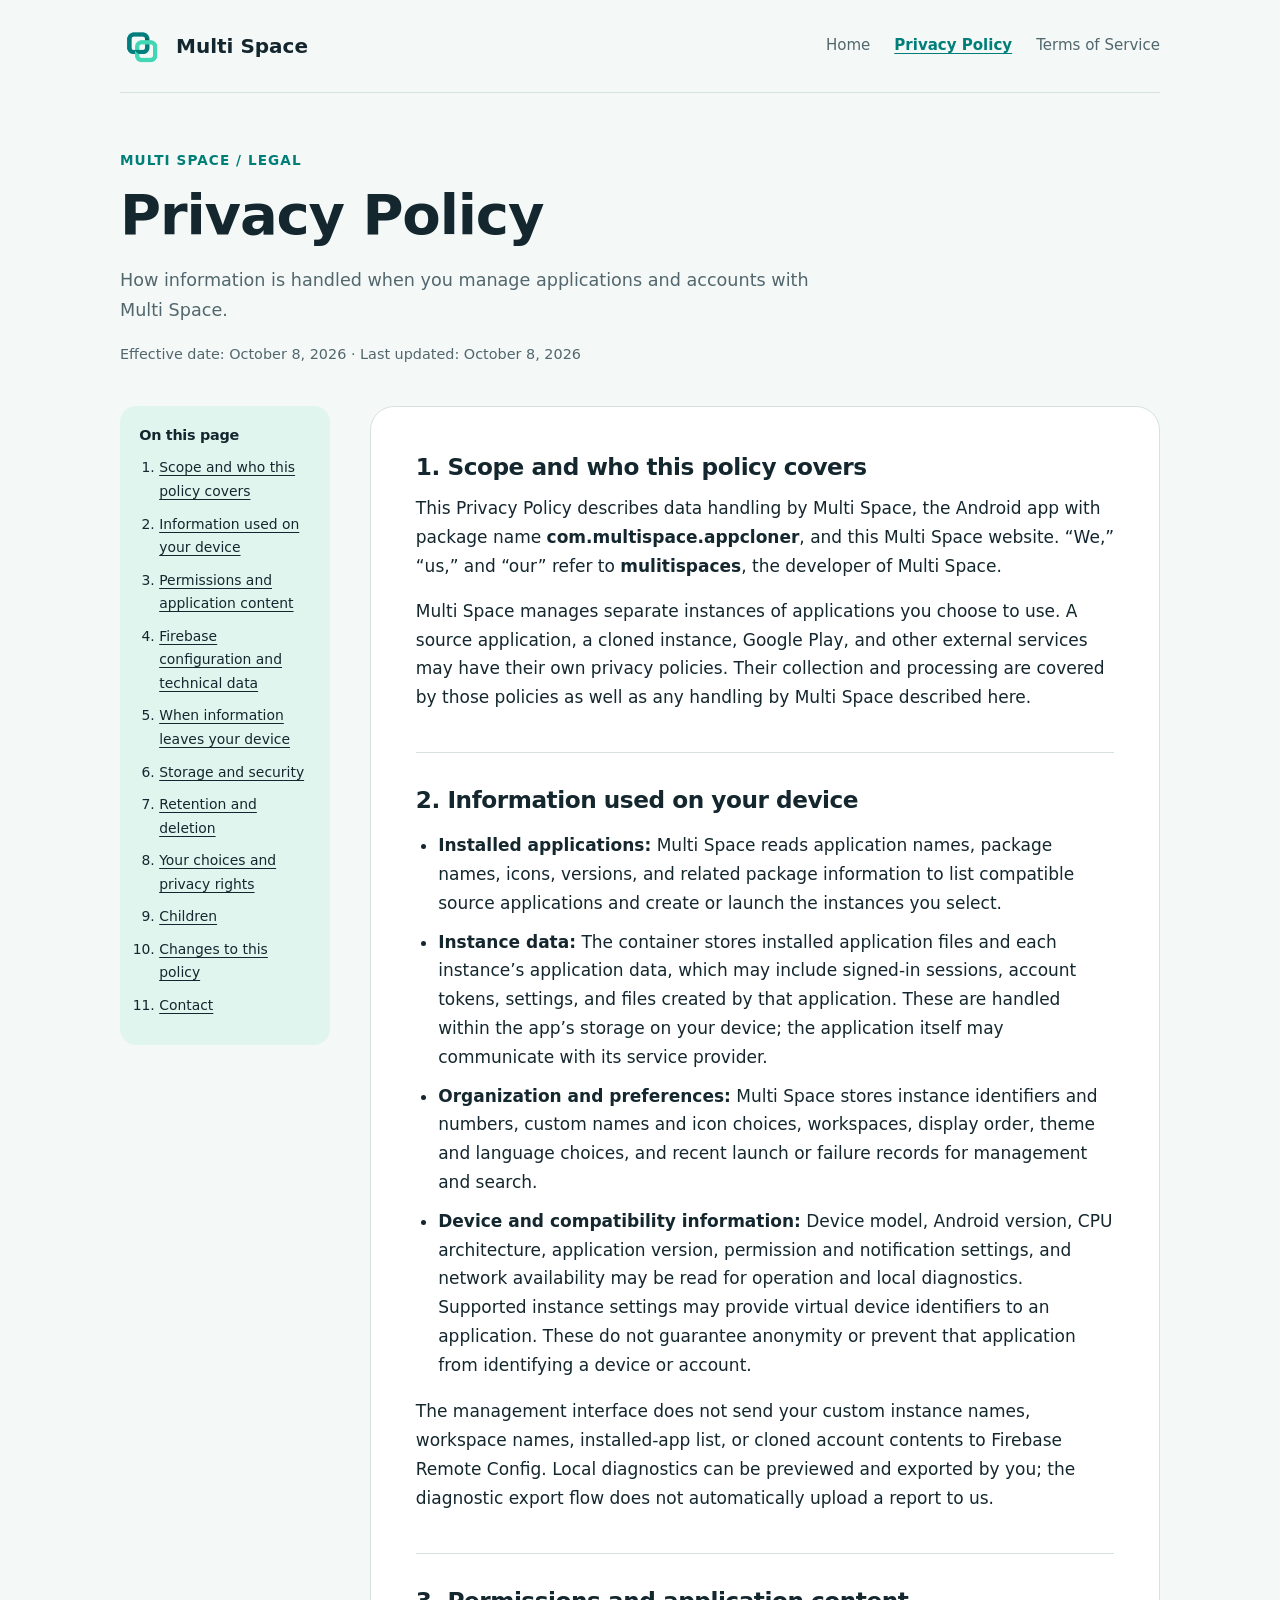
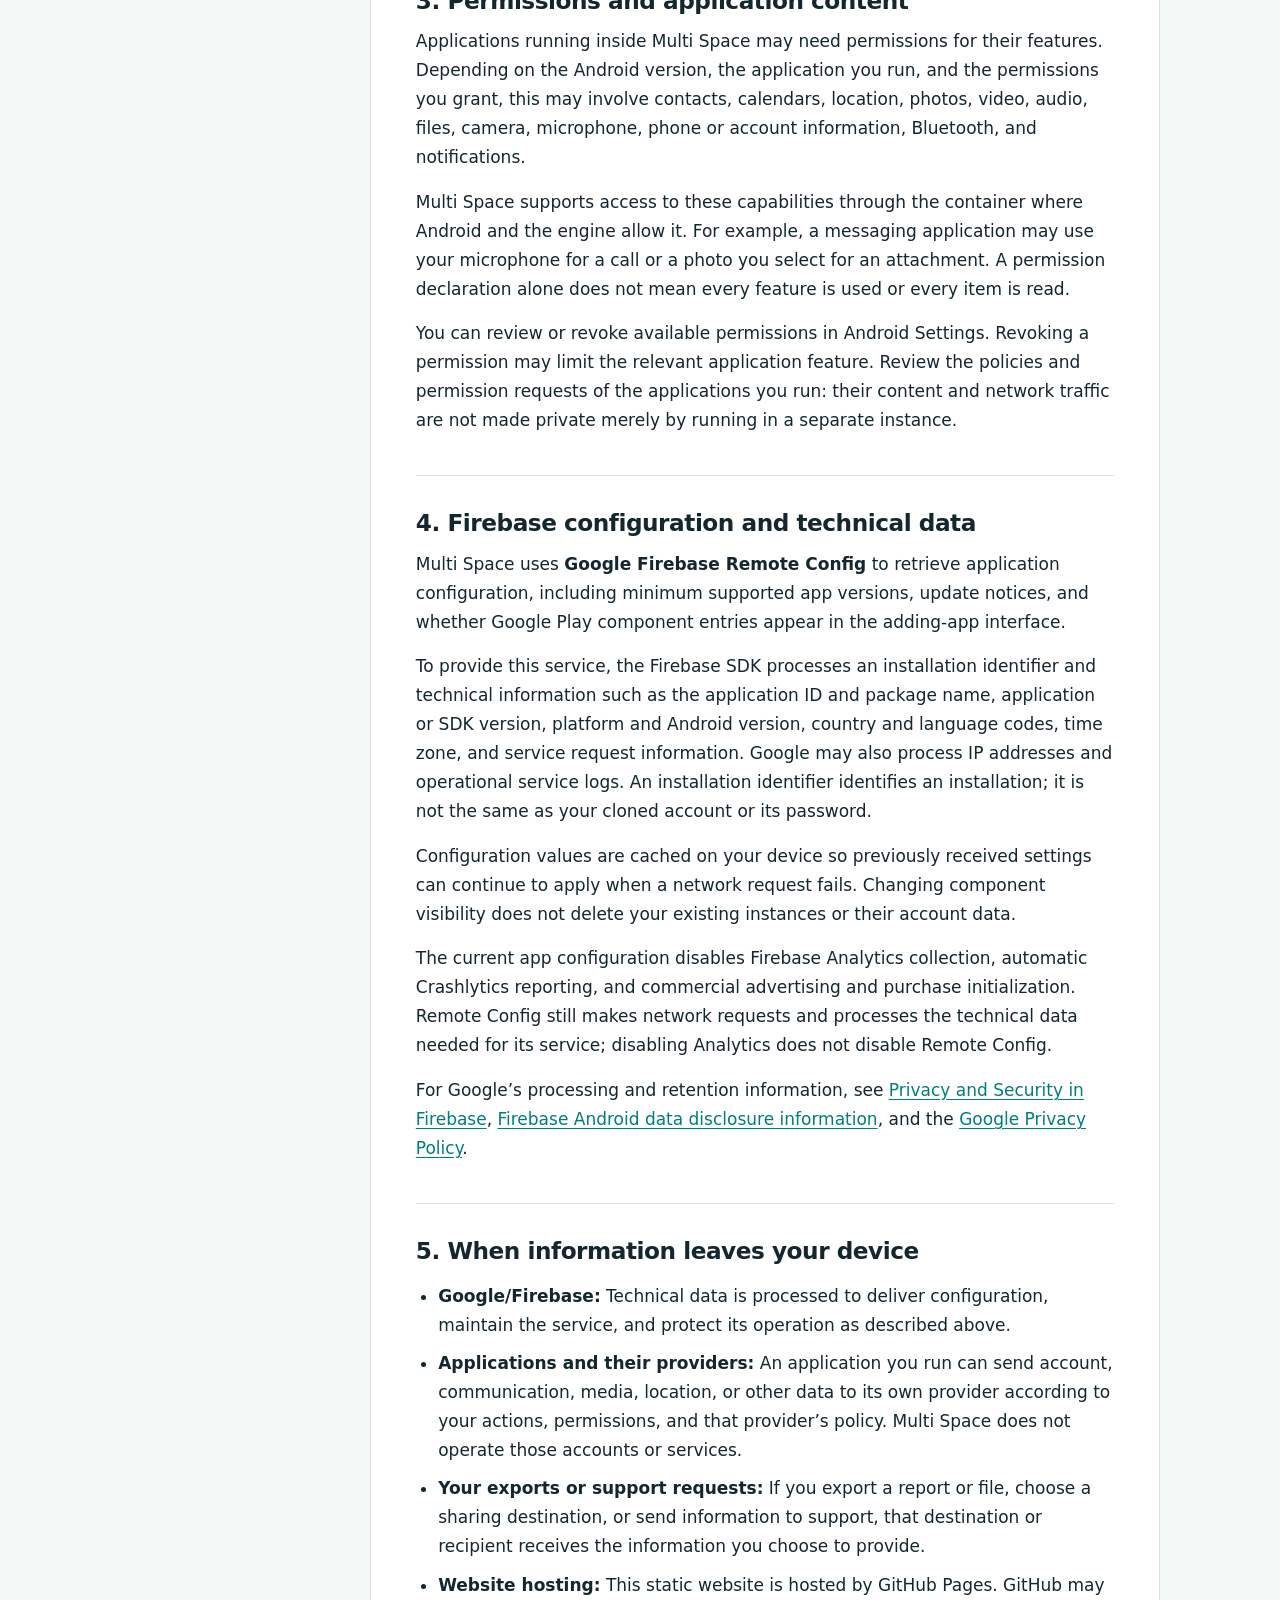
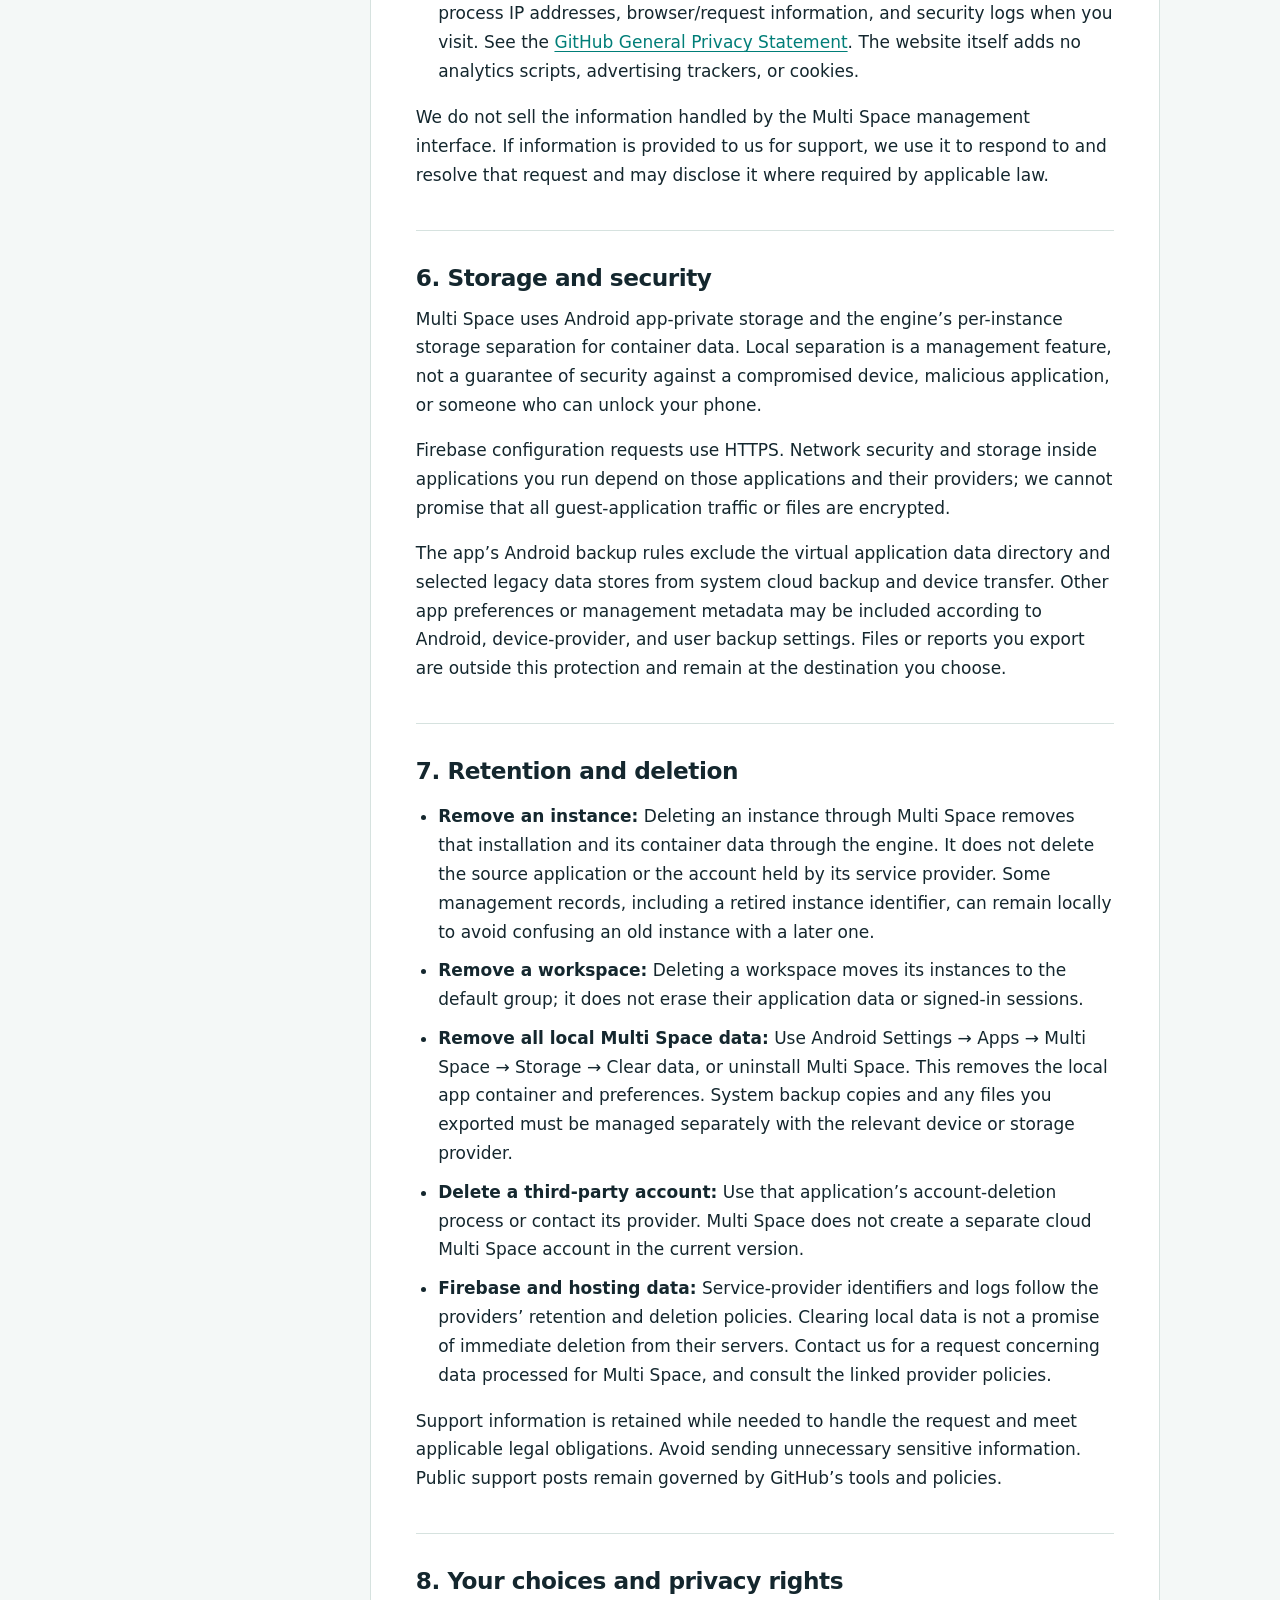
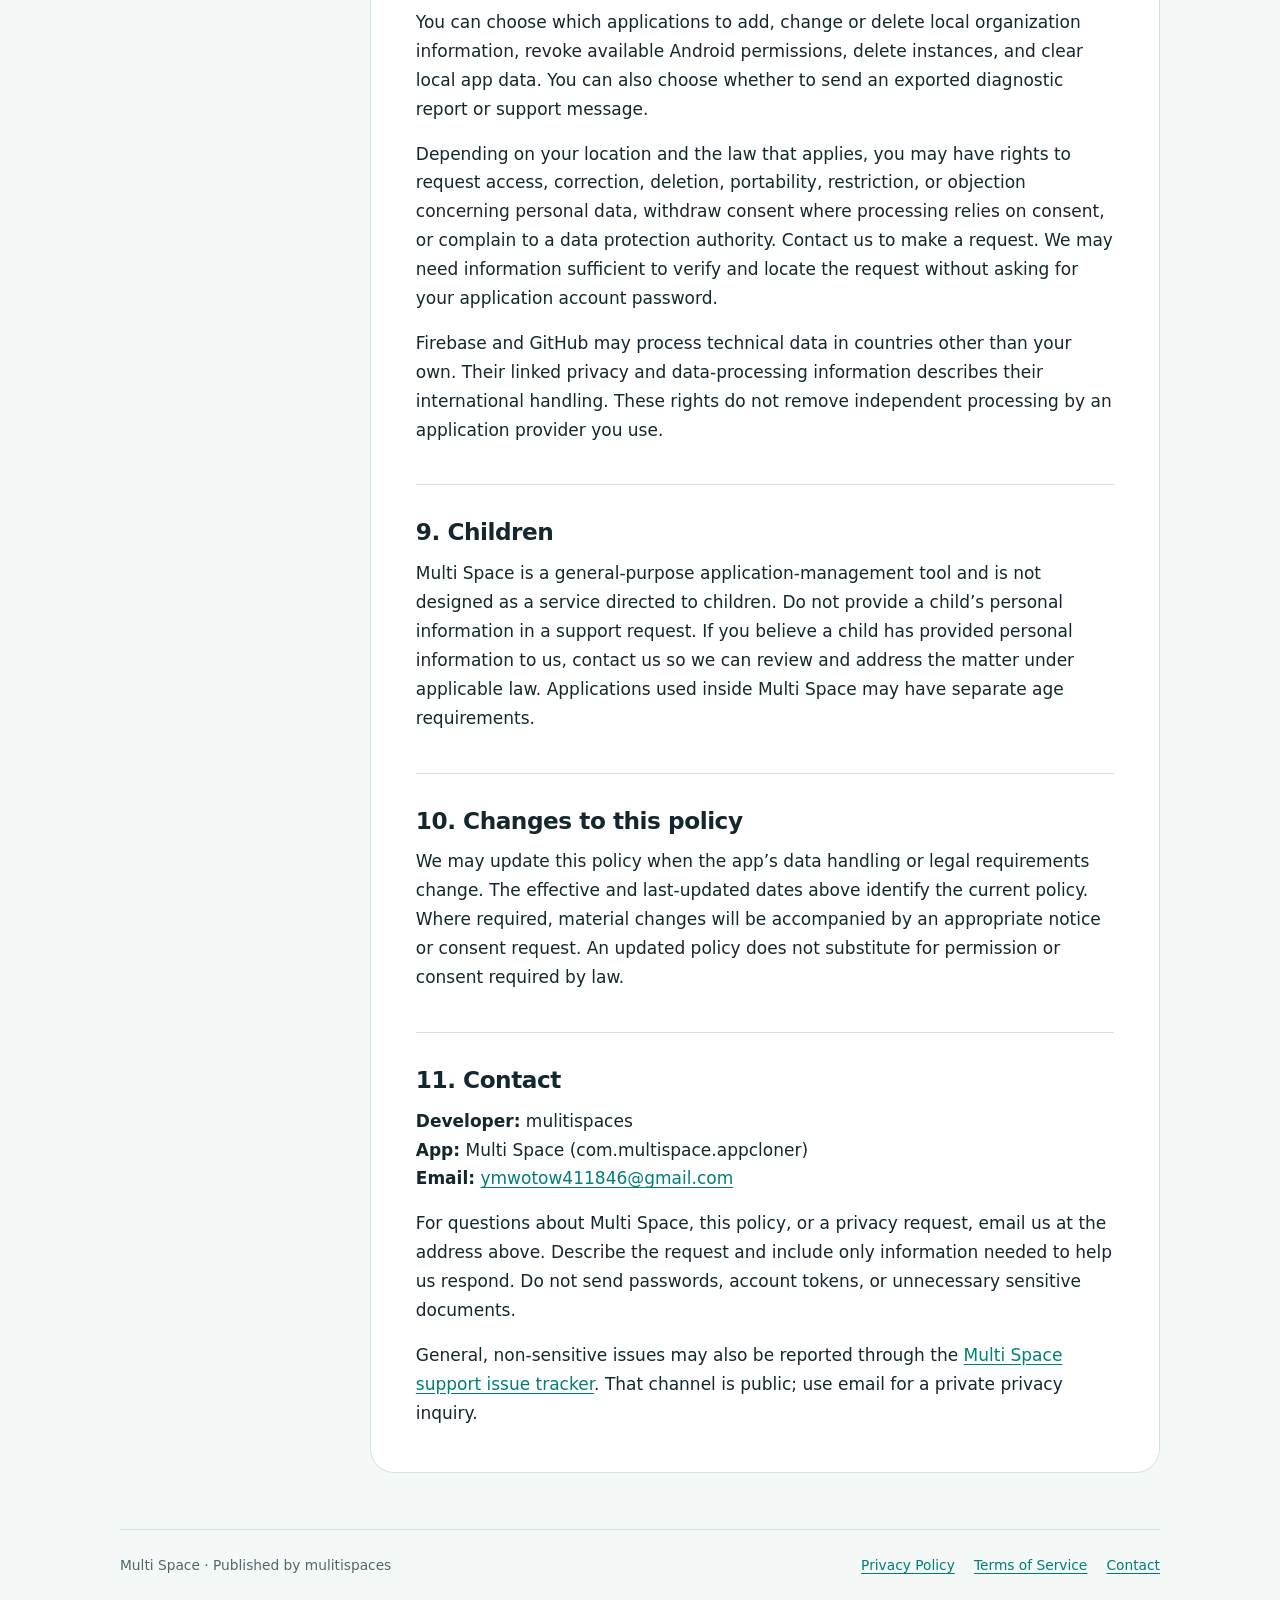
==== privacy-policy.html @ c22e312c "Add Multi Space privacy policy and terms website" ====
<!doctype html>
<html lang="en">
<head>
  <meta charset="utf-8">
  <meta name="viewport" content="width=device-width, initial-scale=1">
  <meta name="color-scheme" content="light dark">
  <meta name="description" content="How Multi Space handles local app instances, permissions, Firebase configuration, and privacy requests.">
  <title>Privacy Policy · Multi Space</title>
  <link rel="stylesheet" href="assets/site.css">
  <link rel="icon" type="image/png" href="assets/multispace-logo.png">
</head>
<body>
  <a class="skip-link" href="#main">Skip to content</a>
  <header class="site-header">
    <a class="brand" href="index.html"><img src="assets/multispace-logo.png" alt="" width="44" height="44"><span>Multi Space</span></a>
    <nav class="site-nav" aria-label="Main navigation"><a href="index.html">Home</a><a href="privacy-policy.html" aria-current="page">Privacy Policy</a><a href="terms.html">Terms of Service</a></nav>
  </header>
  <main id="main">
    <p class="eyebrow">Multi Space / Legal</p>
    <h1>Privacy Policy</h1>
    <p class="intro">How information is handled when you manage applications and accounts with Multi Space.</p>
    <p class="updated">Effective date: October 8, 2026 · Last updated: October 8, 2026</p>
    <div class="legal-layout">
      <nav class="contents" aria-label="On this page">
        <h2>On this page</h2>
        <ol>
        <li><a href="#scope">Scope and who this policy covers</a></li>
        <li><a href="#local-data">Information used on your device</a></li>
        <li><a href="#permissions">Permissions and application content</a></li>
        <li><a href="#remote-config">Firebase configuration and technical data</a></li>
        <li><a href="#sharing">When information leaves your device</a></li>
        <li><a href="#security">Storage and security</a></li>
        <li><a href="#retention">Retention and deletion</a></li>
        <li><a href="#choices">Your choices and privacy rights</a></li>
        <li><a href="#children">Children</a></li>
        <li><a href="#changes">Changes to this policy</a></li>
        <li><a href="#contact">Contact</a></li>
        </ol>
      </nav>
      <article class="legal-content" aria-label="Privacy Policy">
        <section id="scope">
          <h2>1. Scope and who this policy covers</h2>
          <p>This Privacy Policy describes data handling by Multi Space, the Android app with package name <strong>com.multispace.appcloner</strong>, and this Multi Space website. “We,” “us,” and “our” refer to <strong>mulitispaces</strong>, the developer of Multi Space.</p>
          <p>Multi Space manages separate instances of applications you choose to use. A source application, a cloned instance, Google Play, and other external services may have their own privacy policies. Their collection and processing are covered by those policies as well as any handling by Multi Space described here.</p>
        </section>
        <section id="local-data">
          <h2>2. Information used on your device</h2>
          <ul>
            <li><strong>Installed applications:</strong> Multi Space reads application names, package names, icons, versions, and related package information to list compatible source applications and create or launch the instances you select.</li>
            <li><strong>Instance data:</strong> The container stores installed application files and each instance’s application data, which may include signed-in sessions, account tokens, settings, and files created by that application. These are handled within the app’s storage on your device; the application itself may communicate with its service provider.</li>
            <li><strong>Organization and preferences:</strong> Multi Space stores instance identifiers and numbers, custom names and icon choices, workspaces, display order, theme and language choices, and recent launch or failure records for management and search.</li>
            <li><strong>Device and compatibility information:</strong> Device model, Android version, CPU architecture, application version, permission and notification settings, and network availability may be read for operation and local diagnostics. Supported instance settings may provide virtual device identifiers to an application. These do not guarantee anonymity or prevent that application from identifying a device or account.</li>
          </ul>
          <p>The management interface does not send your custom instance names, workspace names, installed-app list, or cloned account contents to Firebase Remote Config. Local diagnostics can be previewed and exported by you; the diagnostic export flow does not automatically upload a report to us.</p>
        </section>
        <section id="permissions">
          <h2>3. Permissions and application content</h2>
          <p>Applications running inside Multi Space may need permissions for their features. Depending on the Android version, the application you run, and the permissions you grant, this may involve contacts, calendars, location, photos, video, audio, files, camera, microphone, phone or account information, Bluetooth, and notifications.</p>
          <p>Multi Space supports access to these capabilities through the container where Android and the engine allow it. For example, a messaging application may use your microphone for a call or a photo you select for an attachment. A permission declaration alone does not mean every feature is used or every item is read.</p>
          <p>You can review or revoke available permissions in Android Settings. Revoking a permission may limit the relevant application feature. Review the policies and permission requests of the applications you run: their content and network traffic are not made private merely by running in a separate instance.</p>
        </section>
        <section id="remote-config">
          <h2>4. Firebase configuration and technical data</h2>
          <p>Multi Space uses <strong>Google Firebase Remote Config</strong> to retrieve application configuration, including minimum supported app versions, update notices, and whether Google Play component entries appear in the adding-app interface.</p>
          <p>To provide this service, the Firebase SDK processes an installation identifier and technical information such as the application ID and package name, application or SDK version, platform and Android version, country and language codes, time zone, and service request information. Google may also process IP addresses and operational service logs. An installation identifier identifies an installation; it is not the same as your cloned account or its password.</p>
          <p>Configuration values are cached on your device so previously received settings can continue to apply when a network request fails. Changing component visibility does not delete your existing instances or their account data.</p>
          <p>The current app configuration disables Firebase Analytics collection, automatic Crashlytics reporting, and commercial advertising and purchase initialization. Remote Config still makes network requests and processes the technical data needed for its service; disabling Analytics does not disable Remote Config.</p>
          <p>For Google’s processing and retention information, see <a href="https://firebase.google.com/support/privacy">Privacy and Security in Firebase</a>, <a href="https://firebase.google.com/docs/android/play-data-disclosure">Firebase Android data disclosure information</a>, and the <a href="https://policies.google.com/privacy">Google Privacy Policy</a>.</p>
        </section>
        <section id="sharing">
          <h2>5. When information leaves your device</h2>
          <ul>
            <li><strong>Google/Firebase:</strong> Technical data is processed to deliver configuration, maintain the service, and protect its operation as described above.</li>
            <li><strong>Applications and their providers:</strong> An application you run can send account, communication, media, location, or other data to its own provider according to your actions, permissions, and that provider’s policy. Multi Space does not operate those accounts or services.</li>
            <li><strong>Your exports or support requests:</strong> If you export a report or file, choose a sharing destination, or send information to support, that destination or recipient receives the information you choose to provide.</li>
            <li><strong>Website hosting:</strong> This static website is hosted by GitHub Pages. GitHub may process IP addresses, browser/request information, and security logs when you visit. See the <a href="https://docs.github.com/en/site-policy/privacy-policies/github-general-privacy-statement">GitHub General Privacy Statement</a>. The website itself adds no analytics scripts, advertising trackers, or cookies.</li>
          </ul>
          <p>We do not sell the information handled by the Multi Space management interface. If information is provided to us for support, we use it to respond to and resolve that request and may disclose it where required by applicable law.</p>
        </section>
        <section id="security">
          <h2>6. Storage and security</h2>
          <p>Multi Space uses Android app-private storage and the engine’s per-instance storage separation for container data. Local separation is a management feature, not a guarantee of security against a compromised device, malicious application, or someone who can unlock your phone.</p>
          <p>Firebase configuration requests use HTTPS. Network security and storage inside applications you run depend on those applications and their providers; we cannot promise that all guest-application traffic or files are encrypted.</p>
          <p>The app’s Android backup rules exclude the virtual application data directory and selected legacy data stores from system cloud backup and device transfer. Other app preferences or management metadata may be included according to Android, device-provider, and user backup settings. Files or reports you export are outside this protection and remain at the destination you choose.</p>
        </section>
        <section id="retention">
          <h2>7. Retention and deletion</h2>
          <ul>
            <li><strong>Remove an instance:</strong> Deleting an instance through Multi Space removes that installation and its container data through the engine. It does not delete the source application or the account held by its service provider. Some management records, including a retired instance identifier, can remain locally to avoid confusing an old instance with a later one.</li>
            <li><strong>Remove a workspace:</strong> Deleting a workspace moves its instances to the default group; it does not erase their application data or signed-in sessions.</li>
            <li><strong>Remove all local Multi Space data:</strong> Use Android Settings → Apps → Multi Space → Storage → Clear data, or uninstall Multi Space. This removes the local app container and preferences. System backup copies and any files you exported must be managed separately with the relevant device or storage provider.</li>
            <li><strong>Delete a third-party account:</strong> Use that application’s account-deletion process or contact its provider. Multi Space does not create a separate cloud Multi Space account in the current version.</li>
            <li><strong>Firebase and hosting data:</strong> Service-provider identifiers and logs follow the providers’ retention and deletion policies. Clearing local data is not a promise of immediate deletion from their servers. Contact us for a request concerning data processed for Multi Space, and consult the linked provider policies.</li>
          </ul>
          <p>Support information is retained while needed to handle the request and meet applicable legal obligations. Avoid sending unnecessary sensitive information. Public support posts remain governed by GitHub’s tools and policies.</p>
        </section>
        <section id="choices">
          <h2>8. Your choices and privacy rights</h2>
          <p>You can choose which applications to add, change or delete local organization information, revoke available Android permissions, delete instances, and clear local app data. You can also choose whether to send an exported diagnostic report or support message.</p>
          <p>Depending on your location and the law that applies, you may have rights to request access, correction, deletion, portability, restriction, or objection concerning personal data, withdraw consent where processing relies on consent, or complain to a data protection authority. Contact us to make a request. We may need information sufficient to verify and locate the request without asking for your application account password.</p>
          <p>Firebase and GitHub may process technical data in countries other than your own. Their linked privacy and data-processing information describes their international handling. These rights do not remove independent processing by an application provider you use.</p>
        </section>
        <section id="children">
          <h2>9. Children</h2>
          <p>Multi Space is a general-purpose application-management tool and is not designed as a service directed to children. Do not provide a child’s personal information in a support request. If you believe a child has provided personal information to us, contact us so we can review and address the matter under applicable law. Applications used inside Multi Space may have separate age requirements.</p>
        </section>
        <section id="changes">
          <h2>10. Changes to this policy</h2>
          <p>We may update this policy when the app’s data handling or legal requirements change. The effective and last-updated dates above identify the current policy. Where required, material changes will be accompanied by an appropriate notice or consent request. An updated policy does not substitute for permission or consent required by law.</p>
        </section>
        <section id="contact">
          <h2>11. Contact</h2>
          <p><strong>Developer:</strong> mulitispaces<br><strong>App:</strong> Multi Space (com.multispace.appcloner)<br><strong>Email:</strong> <a href="mailto:ymwotow411846@gmail.com">ymwotow411846@gmail.com</a></p>
          <p>For questions about Multi Space, this policy, or a privacy request, email us at the address above. Describe the request and include only information needed to help us respond. Do not send passwords, account tokens, or unnecessary sensitive documents.</p>
          <p>General, non-sensitive issues may also be reported through the <a href="https://github.com/mulitispaces/mulitispaces.github.io/issues">Multi Space support issue tracker</a>. That channel is public; use email for a private privacy inquiry.</p>
        </section>
      </article>
    </div>
  </main>
  <footer class="site-footer">
    <span>Multi Space · Published by mulitispaces</span>
    <nav aria-label="Footer navigation"><a href="privacy-policy.html">Privacy Policy</a><a href="terms.html">Terms of Service</a><a href="privacy-policy.html#contact">Contact</a></nav>
  </footer>
</body>
</html>
---- assets/site.css ----
:root {
  color-scheme: light dark;
  --background: #f4f8f7;
  --surface: #fff;
  --text: #14272e;
  --muted: #52676d;
  --border: #d6e2df;
  --accent: #007e78;
  --soft: #e1f5ef;
}
@media (prefers-color-scheme: dark) {
  :root {
    --background: #0d191e;
    --surface: #192a31;
    --text: #eef8f5;
    --muted: #b4c8cb;
    --border: #3b535b;
    --accent: #69e8cb;
    --soft: #203f40;
  }
}
* { box-sizing: border-box; }
html { scroll-padding-top: 1.5rem; }
body { margin: 0; background: var(--background); color: var(--text); font: 17px/1.7 system-ui, -apple-system, BlinkMacSystemFont, "Segoe UI", sans-serif; }
a { color: var(--accent); text-underline-offset: .2em; overflow-wrap: anywhere; }
a:hover { text-decoration-thickness: 2px; }
a:focus-visible { outline: 3px solid var(--accent); outline-offset: 5px; border-radius: 3px; }
.skip-link { position: absolute; top: -6rem; left: 1rem; padding: .6rem 1rem; z-index: 10; background: var(--surface); }
.skip-link:focus { top: .8rem; }
.site-header, .site-footer, main { width: min(100% - 3rem, 1040px); margin-inline: auto; }
.site-header { display: flex; align-items: center; justify-content: space-between; gap: 1.5rem; padding-block: 1.5rem; border-bottom: 1px solid var(--border); }
.brand { display: inline-flex; align-items: center; gap: .75rem; color: var(--text); text-decoration: none; font-size: 1.25rem; font-weight: 750; white-space: nowrap; }
.brand img { width: 44px; height: 44px; object-fit: contain; }
.site-nav { display: flex; flex-wrap: wrap; gap: .5rem 1.5rem; }
.site-nav a { color: var(--muted); text-decoration: none; font-size: .94rem; }
.site-nav a[aria-current="page"] { color: var(--accent); text-decoration: underline; font-weight: 650; }
main { padding-block: 3.5rem; }
.eyebrow { color: var(--accent); margin: 0 0 .5rem; font-size: .85rem; font-weight: 750; letter-spacing: .08em; text-transform: uppercase; }
h1, h2, h3 { line-height: 1.25; letter-spacing: -.02em; overflow-wrap: anywhere; }
h1 { font-size: clamp(2.25rem, 6vw, 3.5rem); margin: 0 0 1rem; }
h2 { font-size: 1.45rem; margin: 0 0 .8rem; }
h3 { font-size: 1.05rem; }
p { margin: 0 0 1rem; }
.intro { max-width: 720px; font-size: 1.1rem; color: var(--muted); }
.updated { color: var(--muted); font-size: .9rem; }
.legal-layout { display: grid; grid-template-columns: 210px minmax(0, 1fr); gap: 2.5rem; margin-top: 2.5rem; }
.contents { align-self: start; position: sticky; top: 1.5rem; max-height: calc(100dvh - 3rem); overflow: auto; padding: 1.2rem; background: var(--soft); border-radius: 16px; font-size: .87rem; }
.contents h2 { font-size: .9rem; margin-bottom: .8rem; }
.contents ol { margin: 0; padding-left: 1.25rem; }
.contents li { margin-block: .55rem; }
.contents a { color: var(--text); }
.legal-content { background: var(--surface); border: 1px solid var(--border); border-radius: 24px; padding: clamp(1.5rem, 4vw, 2.8rem); min-width: 0; }
.legal-content section + section { margin-top: 2.5rem; padding-top: 2rem; border-top: 1px solid var(--border); }
.legal-content ul { padding-left: 1.4rem; }
.legal-content li { margin-block: .6rem; }
.notice { background: var(--soft); border-left: 3px solid var(--accent); padding: 1rem 1.2rem; border-radius: 0 12px 12px 0; }
.notice p:last-child, section p:last-child { margin-bottom: 0; }
.link-grid { display: grid; grid-template-columns: repeat(2, minmax(0, 1fr)); gap: 1.25rem; margin-top: 2.5rem; }
.link-card { display: block; border: 1px solid var(--border); border-radius: 24px; padding: 2rem; background: var(--surface); text-decoration: none; color: var(--text); }
.link-card p { color: var(--muted); margin-bottom: 1.3rem; }
.link-card span { color: var(--accent); font-weight: 650; }
.site-footer { border-top: 1px solid var(--border); padding-block: 1.5rem 2.5rem; color: var(--muted); font-size: .86rem; display: flex; flex-wrap: wrap; justify-content: space-between; gap: 1rem; }
.site-footer nav { display: flex; flex-wrap: wrap; gap: 1.2rem; }
@media (max-width: 760px) {
  .site-header, .site-footer, main { width: min(100% - 2rem, 1040px); }
  .site-header { align-items: flex-start; flex-direction: column; gap: 1rem; }
  main { padding-block: 2.25rem; }
  .legal-layout { grid-template-columns: 1fr; gap: 1.5rem; }
  .contents { position: static; max-height: none; overflow: visible; }
  .contents ol { columns: 2; column-gap: 1.5rem; }
  .contents li { break-inside: avoid; }
  .link-grid { grid-template-columns: 1fr; }
}
@media (max-width: 400px) { .contents ol { columns: 1; } }
@media print {
  body { background: white; color: black; font-size: 11pt; }
  .site-nav, .contents, .skip-link, .site-footer { display: none; }
  main, .site-header { width: 100%; padding-block: 1rem; }
  .legal-layout { display: block; margin-top: 1rem; }
  .legal-content { border: 0; padding: 0; }
  a { color: black; }
}
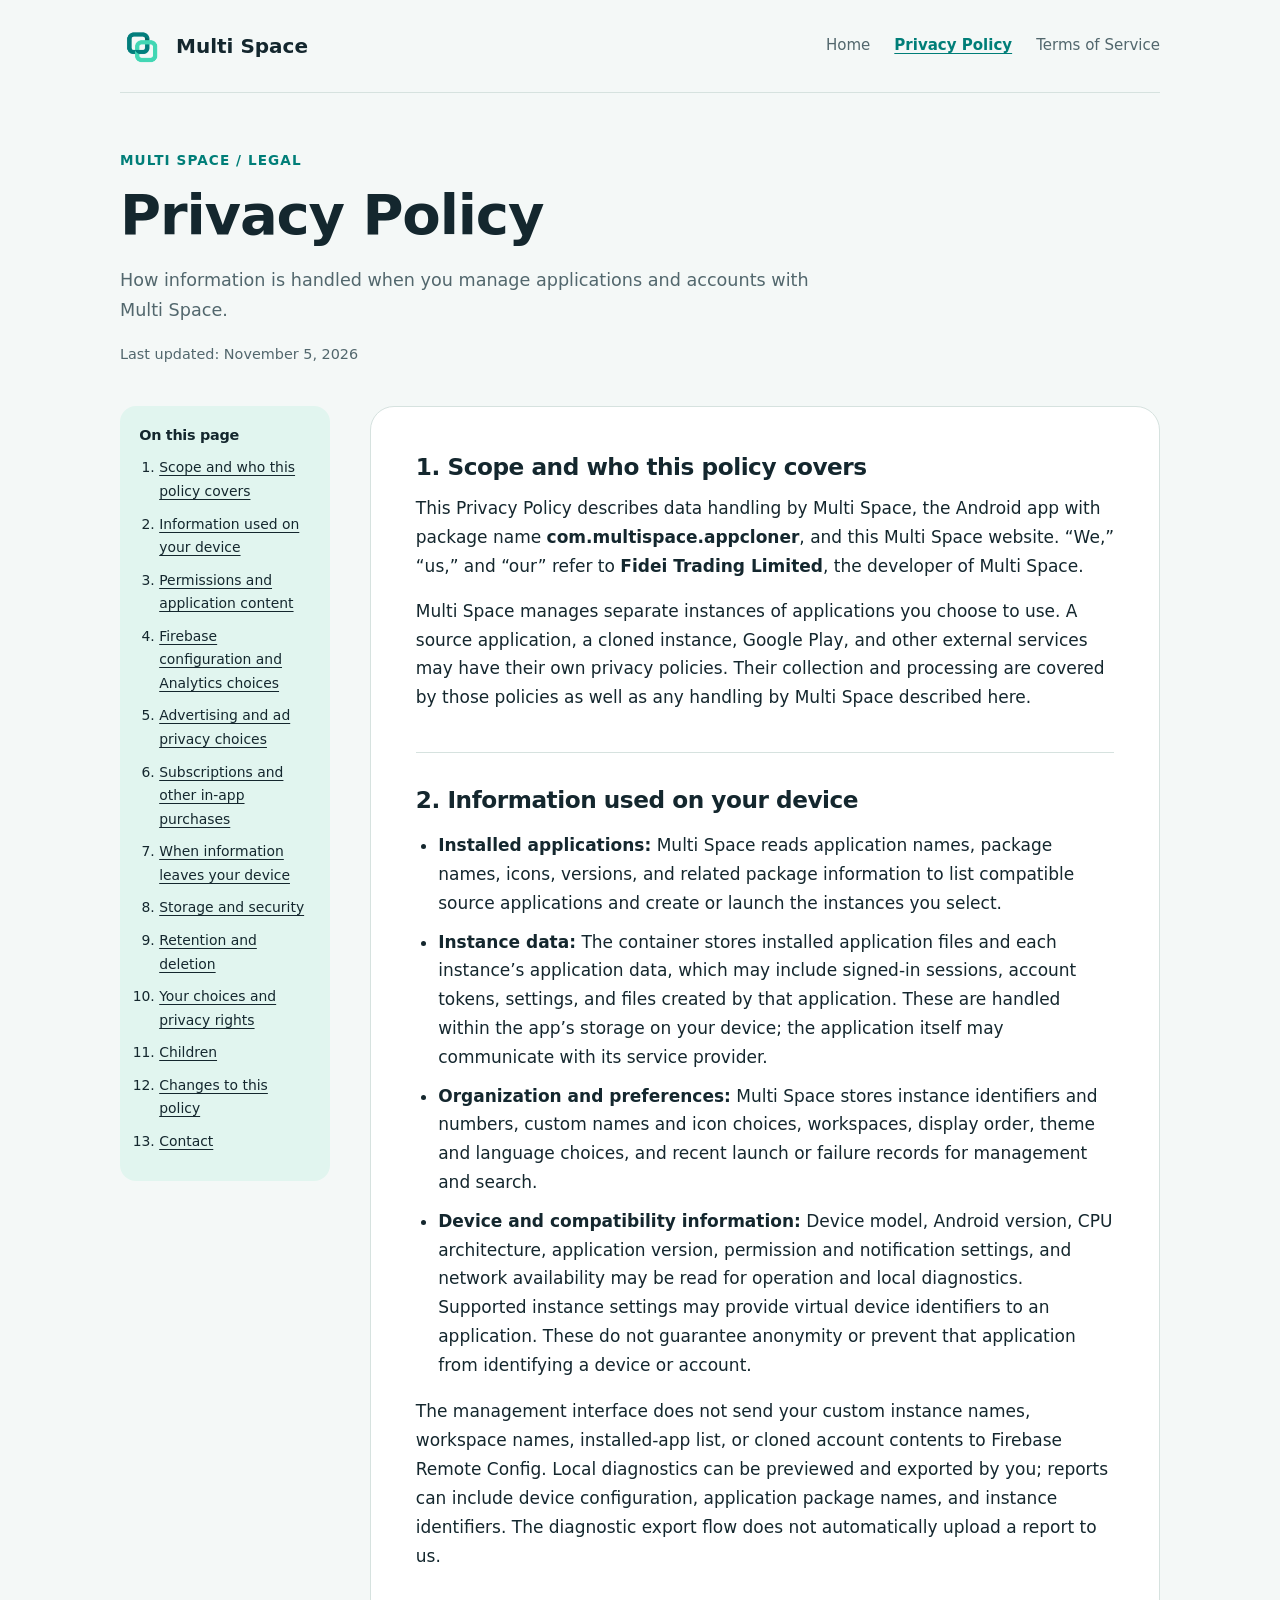
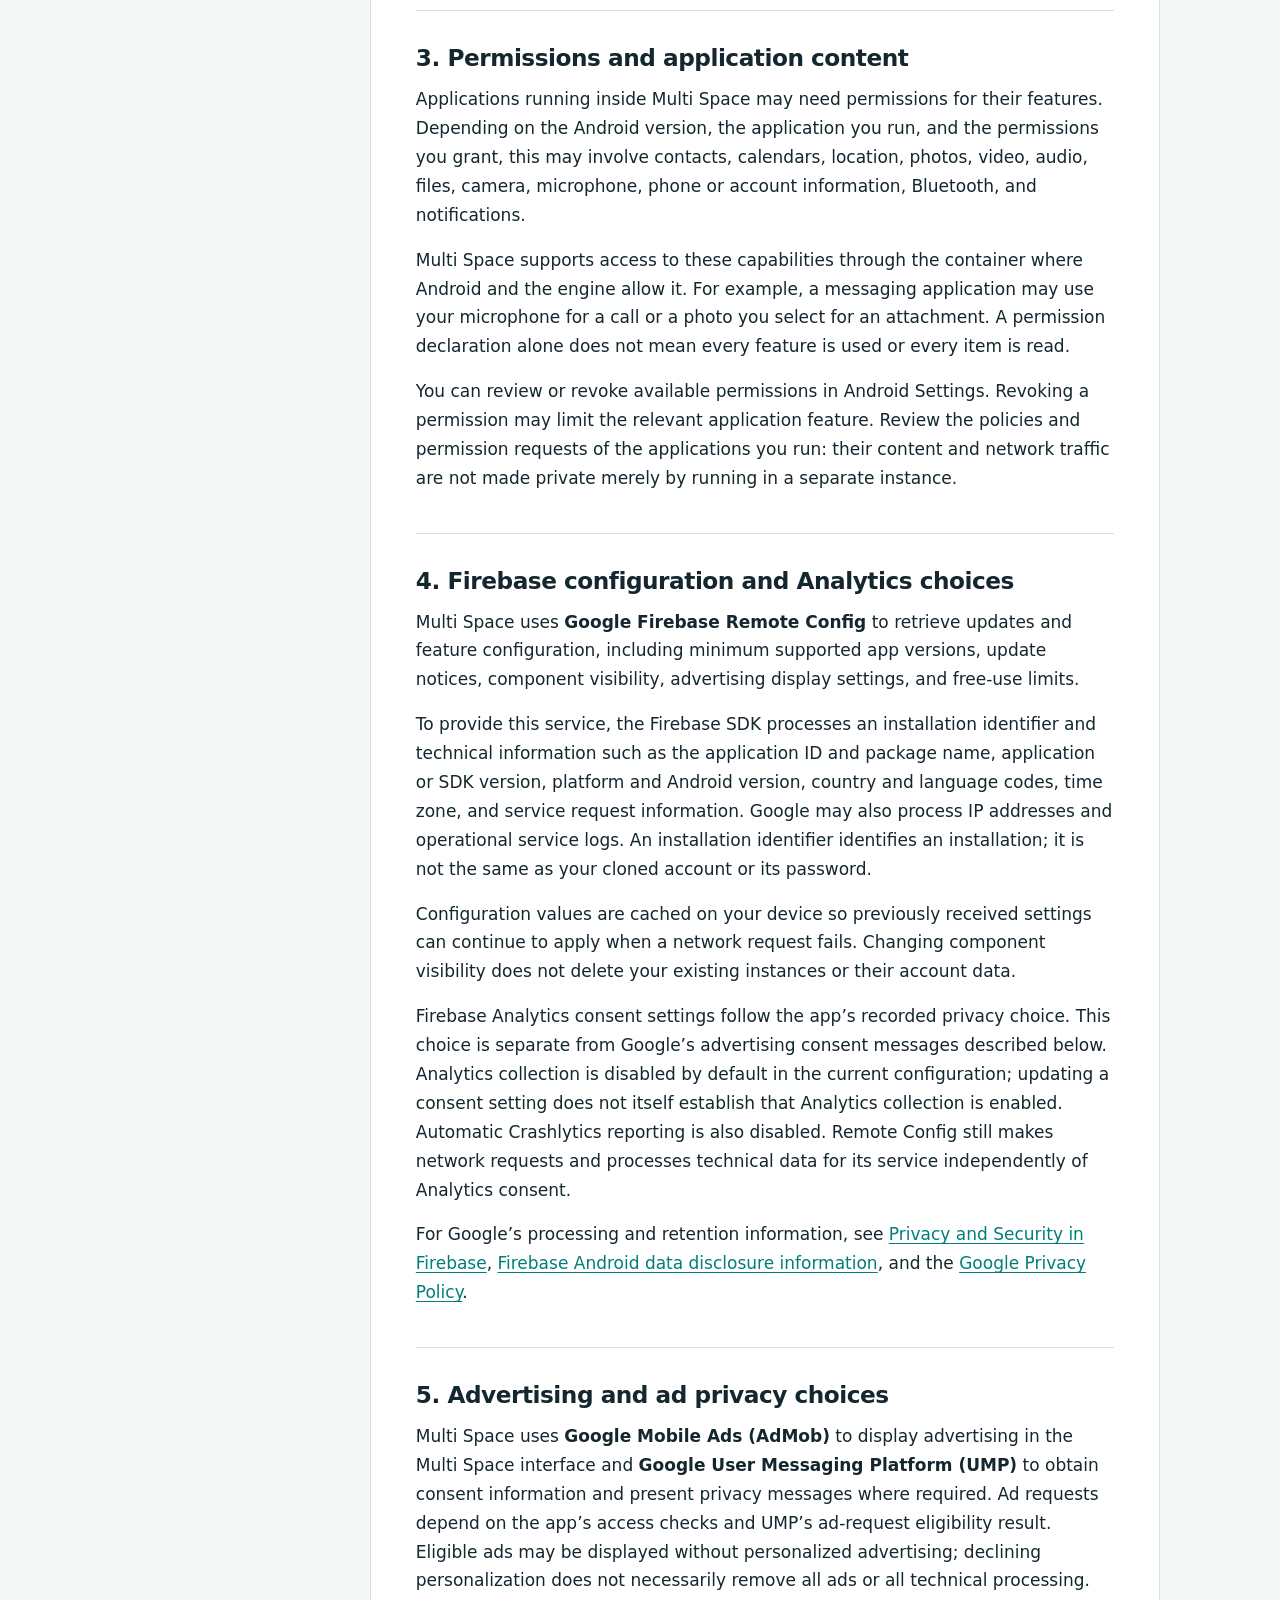
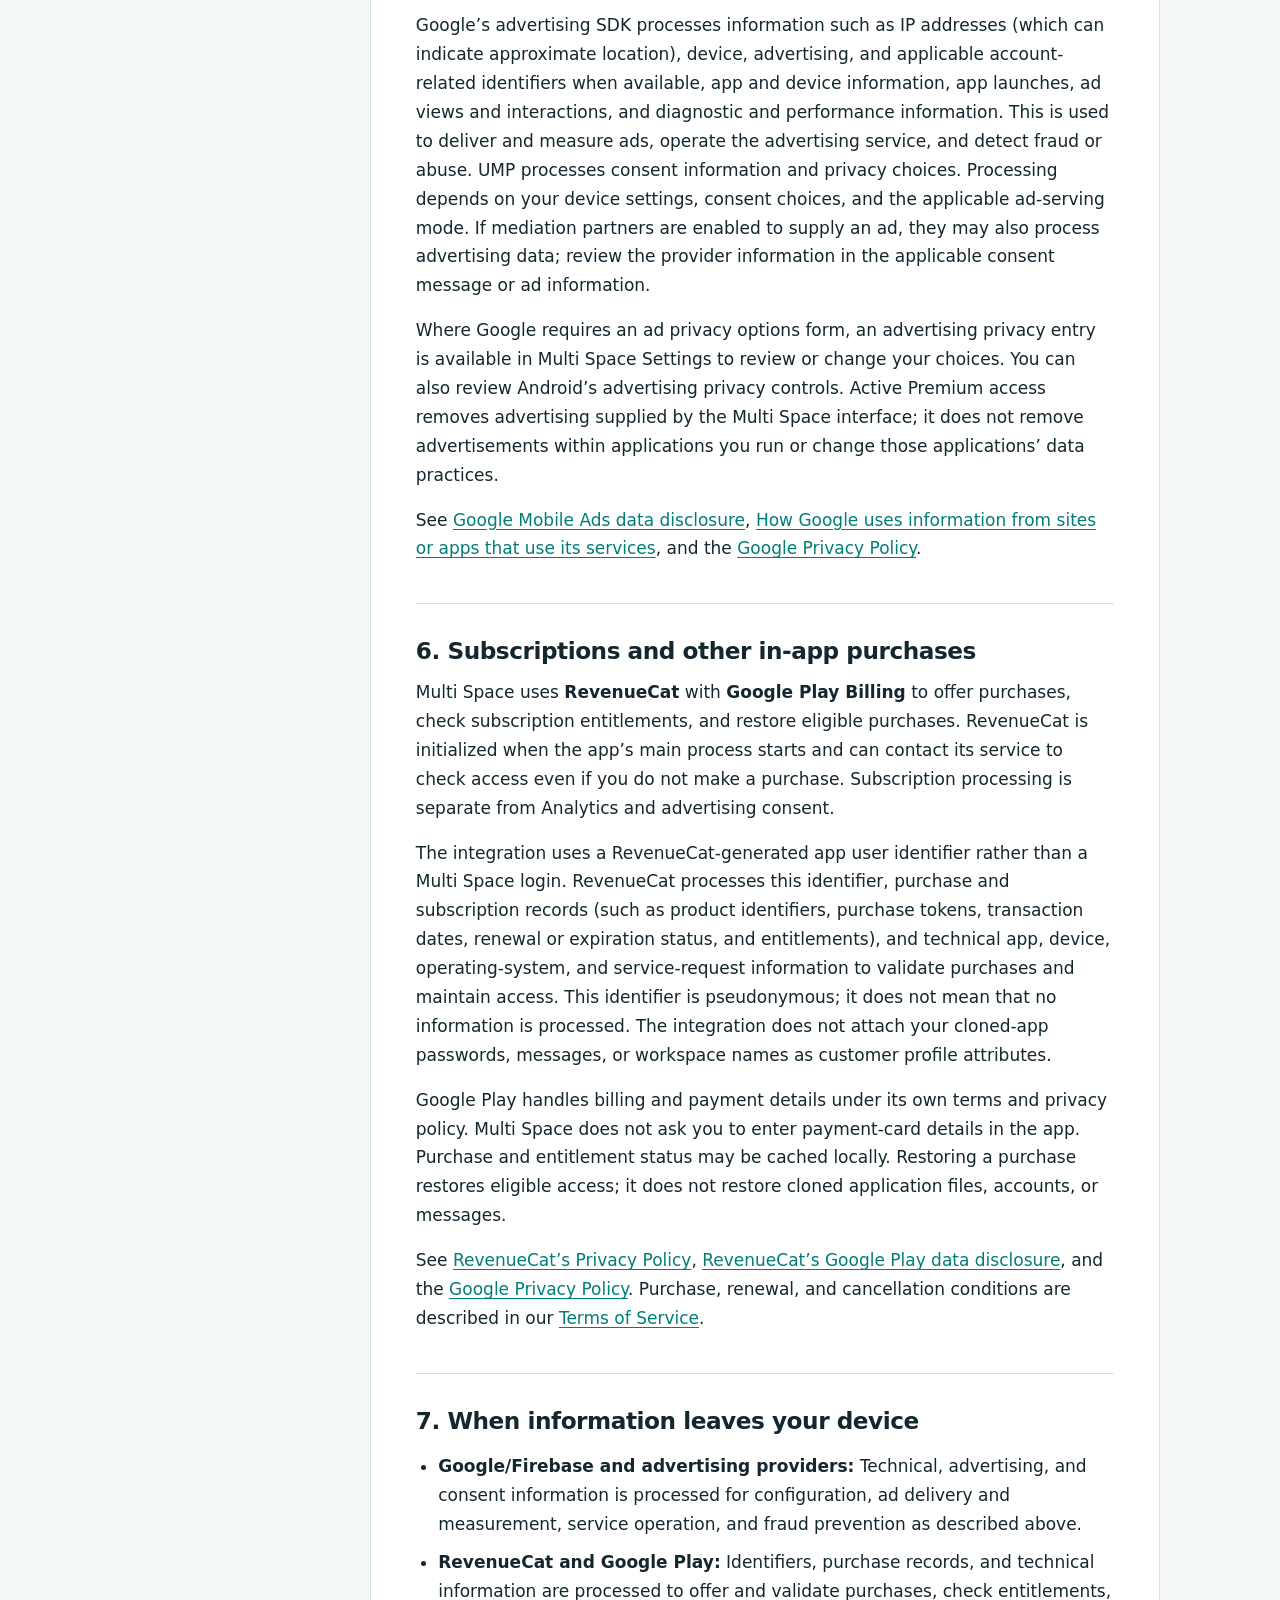
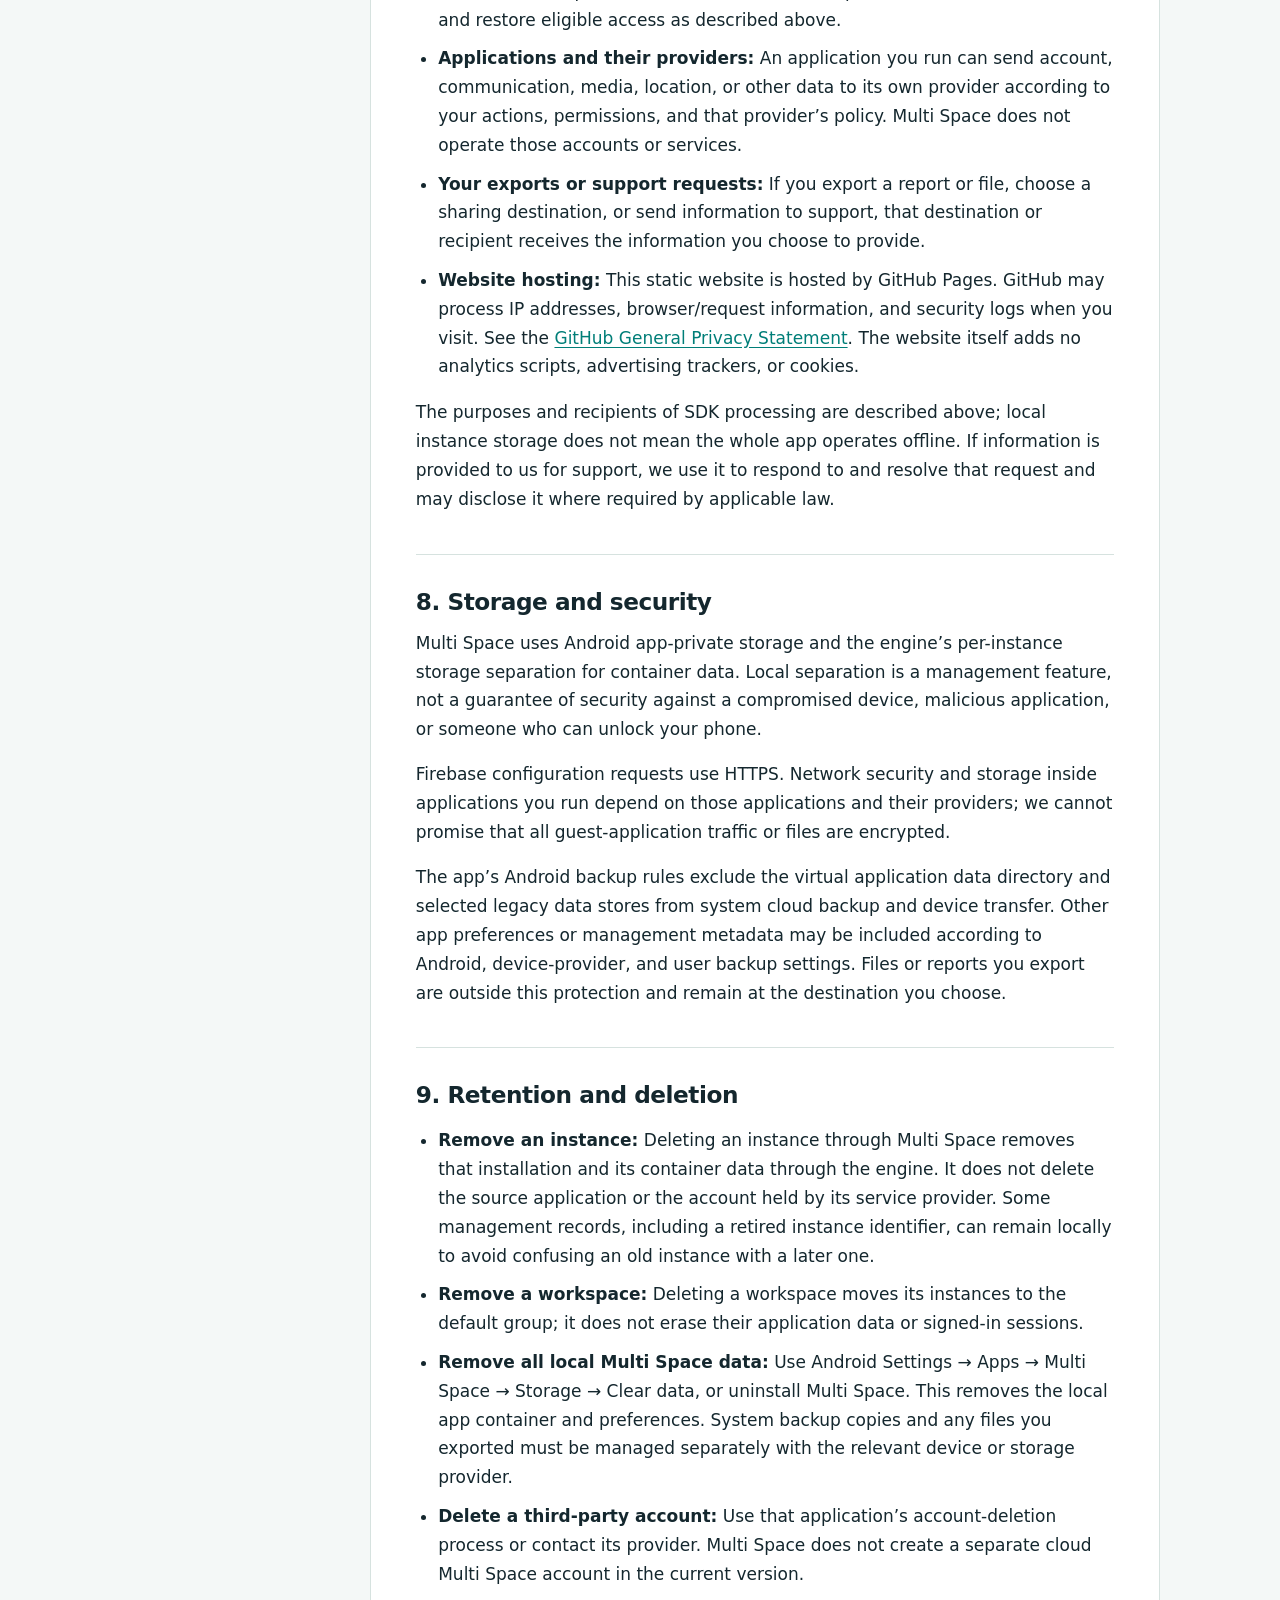
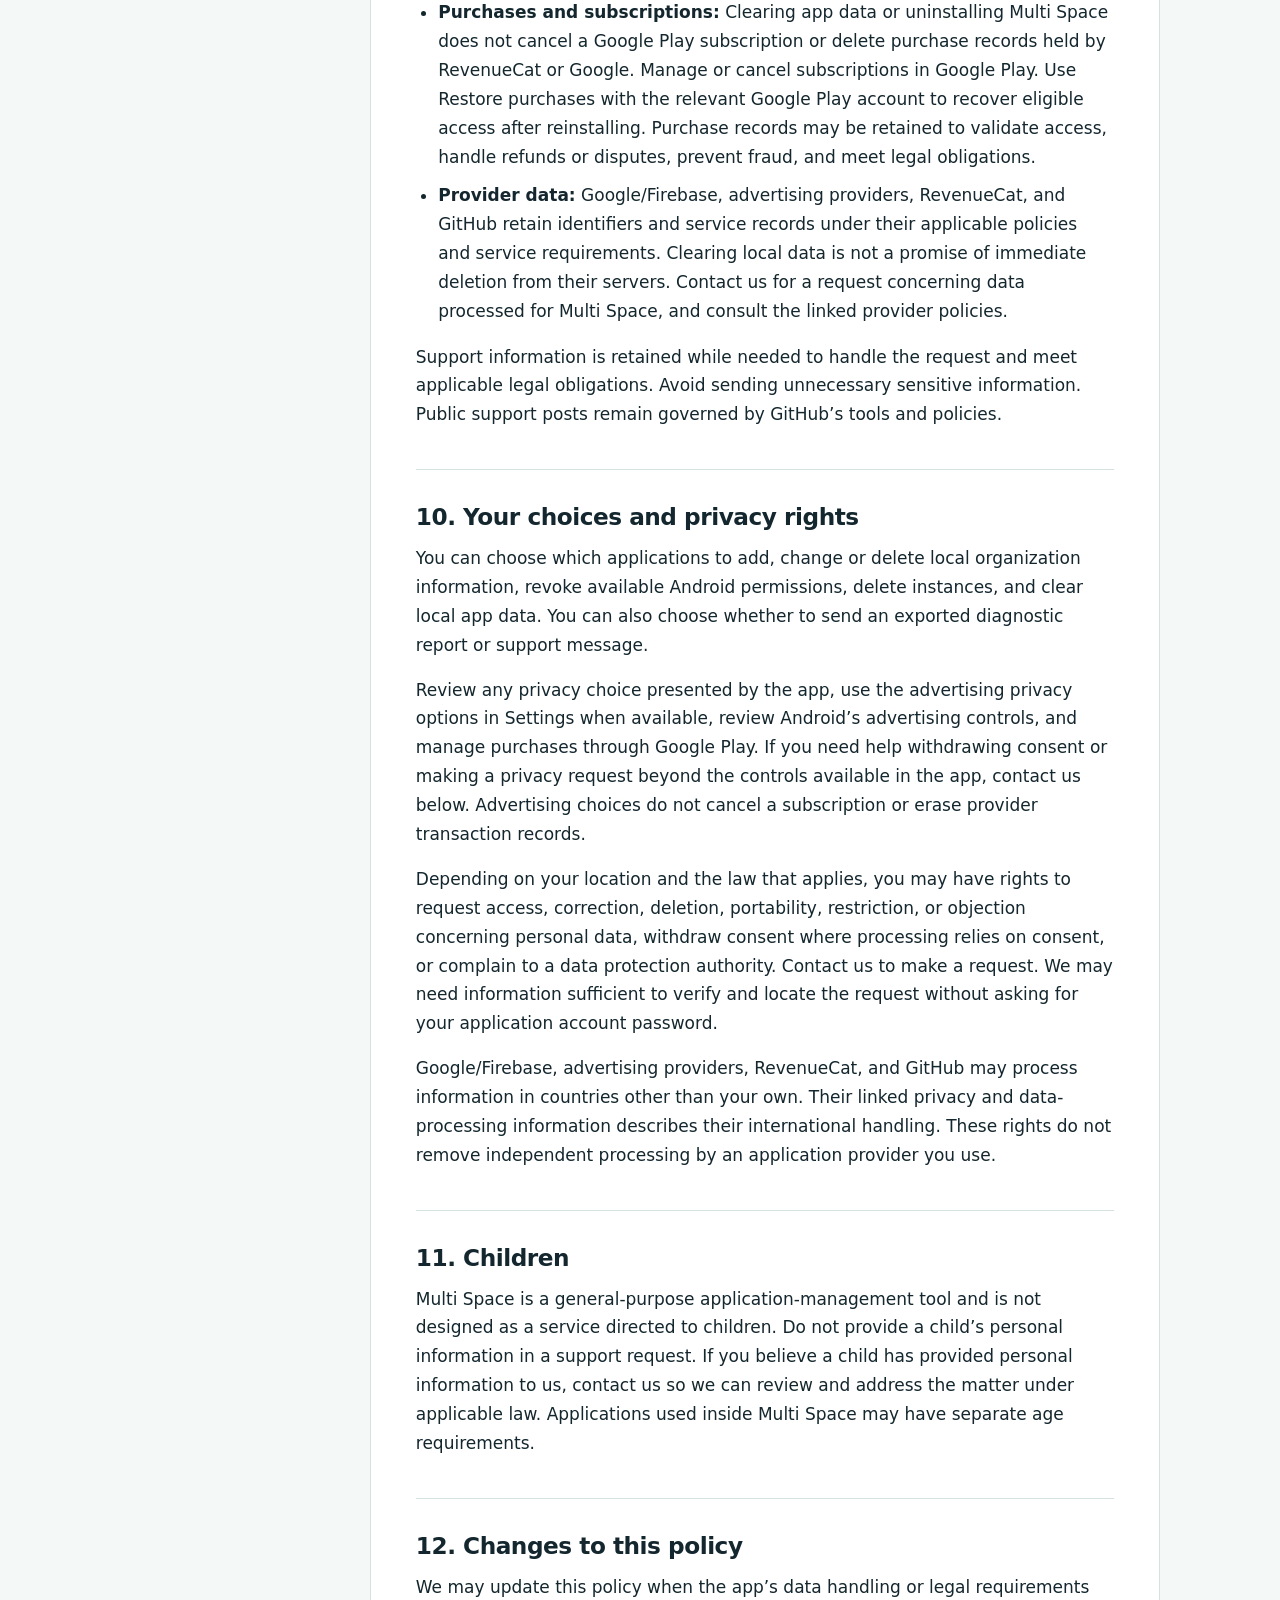
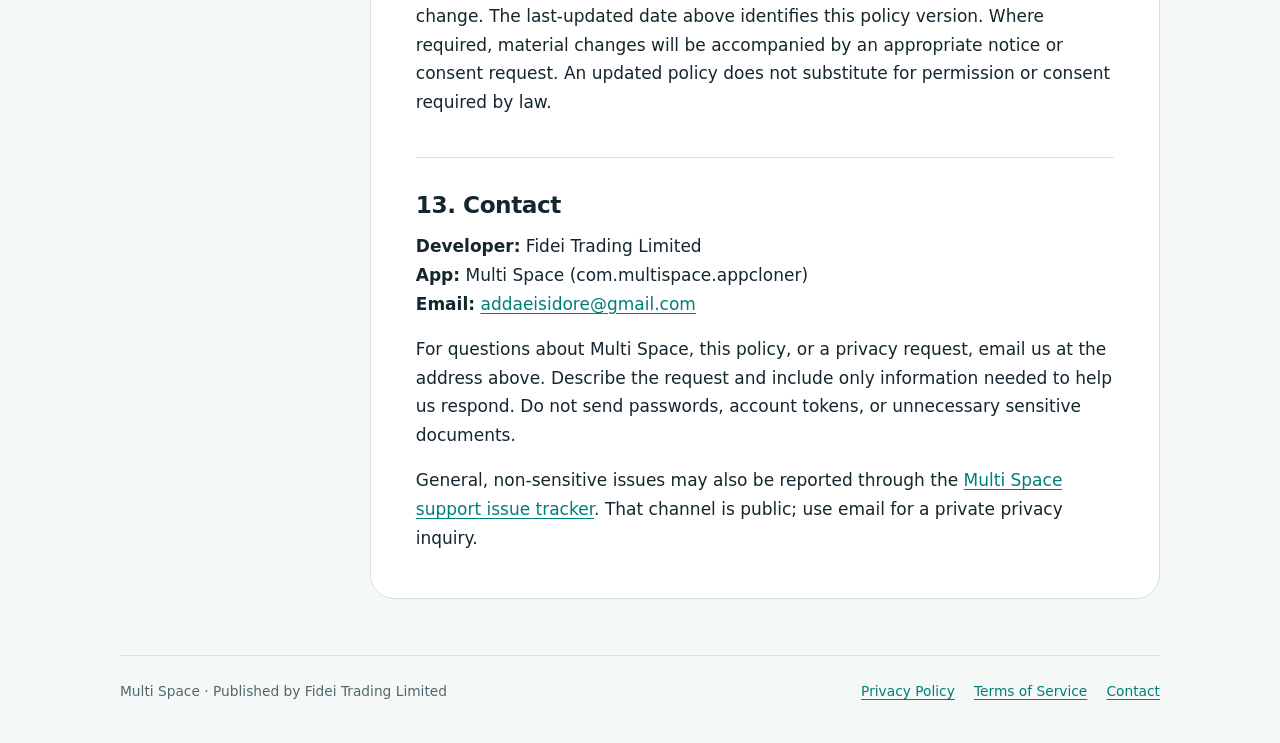
==== commit 2a7e0f1c: "Update Multi Space legal disclosures and publisher contact" ====
--- a/privacy-policy.html
+++ b/privacy-policy.html
@@ -4,7 +4,7 @@
   <meta charset="utf-8">
   <meta name="viewport" content="width=device-width, initial-scale=1">
   <meta name="color-scheme" content="light dark">
-  <meta name="description" content="How Multi Space handles local app instances, permissions, Firebase configuration, and privacy requests.">
+  <meta name="description" content="How Multi Space handles local app instances, permissions, advertising, purchases, Firebase configuration, and privacy requests.">
   <title>Privacy Policy · Multi Space</title>
   <link rel="stylesheet" href="assets/site.css">
   <link rel="icon" type="image/png" href="assets/multispace-logo.png">
@@ -19,7 +19,7 @@
     <p class="eyebrow">Multi Space / Legal</p>
     <h1>Privacy Policy</h1>
     <p class="intro">How information is handled when you manage applications and accounts with Multi Space.</p>
-    <p class="updated">Effective date: October 8, 2026 · Last updated: October 8, 2026</p>
+    <p class="updated">Last updated: November 5, 2026</p>
     <div class="legal-layout">
       <nav class="contents" aria-label="On this page">
         <h2>On this page</h2>
@@ -27,7 +27,9 @@
         <li><a href="#scope">Scope and who this policy covers</a></li>
         <li><a href="#local-data">Information used on your device</a></li>
         <li><a href="#permissions">Permissions and application content</a></li>
-        <li><a href="#remote-config">Firebase configuration and technical data</a></li>
+        <li><a href="#remote-config">Firebase configuration and Analytics choices</a></li>
+        <li><a href="#advertising">Advertising and ad privacy choices</a></li>
+        <li><a href="#purchases">Subscriptions and other in-app purchases</a></li>
         <li><a href="#sharing">When information leaves your device</a></li>
         <li><a href="#security">Storage and security</a></li>
         <li><a href="#retention">Retention and deletion</a></li>
@@ -40,7 +42,7 @@
       <article class="legal-content" aria-label="Privacy Policy">
         <section id="scope">
           <h2>1. Scope and who this policy covers</h2>
-          <p>This Privacy Policy describes data handling by Multi Space, the Android app with package name <strong>com.multispace.appcloner</strong>, and this Multi Space website. “We,” “us,” and “our” refer to <strong>mulitispaces</strong>, the developer of Multi Space.</p>
+          <p>This Privacy Policy describes data handling by Multi Space, the Android app with package name <strong>com.multispace.appcloner</strong>, and this Multi Space website. “We,” “us,” and “our” refer to <strong>Fidei Trading Limited</strong>, the developer of Multi Space.</p>
           <p>Multi Space manages separate instances of applications you choose to use. A source application, a cloned instance, Google Play, and other external services may have their own privacy policies. Their collection and processing are covered by those policies as well as any handling by Multi Space described here.</p>
         </section>
         <section id="local-data">
@@ -51,7 +53,7 @@
             <li><strong>Organization and preferences:</strong> Multi Space stores instance identifiers and numbers, custom names and icon choices, workspaces, display order, theme and language choices, and recent launch or failure records for management and search.</li>
             <li><strong>Device and compatibility information:</strong> Device model, Android version, CPU architecture, application version, permission and notification settings, and network availability may be read for operation and local diagnostics. Supported instance settings may provide virtual device identifiers to an application. These do not guarantee anonymity or prevent that application from identifying a device or account.</li>
           </ul>
-          <p>The management interface does not send your custom instance names, workspace names, installed-app list, or cloned account contents to Firebase Remote Config. Local diagnostics can be previewed and exported by you; the diagnostic export flow does not automatically upload a report to us.</p>
+          <p>The management interface does not send your custom instance names, workspace names, installed-app list, or cloned account contents to Firebase Remote Config. Local diagnostics can be previewed and exported by you; reports can include device configuration, application package names, and instance identifiers. The diagnostic export flow does not automatically upload a report to us.</p>
         </section>
         <section id="permissions">
           <h2>3. Permissions and application content</h2>
@@ -60,57 +62,74 @@
           <p>You can review or revoke available permissions in Android Settings. Revoking a permission may limit the relevant application feature. Review the policies and permission requests of the applications you run: their content and network traffic are not made private merely by running in a separate instance.</p>
         </section>
         <section id="remote-config">
-          <h2>4. Firebase configuration and technical data</h2>
-          <p>Multi Space uses <strong>Google Firebase Remote Config</strong> to retrieve application configuration, including minimum supported app versions, update notices, and whether Google Play component entries appear in the adding-app interface.</p>
+          <h2>4. Firebase configuration and Analytics choices</h2>
+          <p>Multi Space uses <strong>Google Firebase Remote Config</strong> to retrieve updates and feature configuration, including minimum supported app versions, update notices, component visibility, advertising display settings, and free-use limits.</p>
           <p>To provide this service, the Firebase SDK processes an installation identifier and technical information such as the application ID and package name, application or SDK version, platform and Android version, country and language codes, time zone, and service request information. Google may also process IP addresses and operational service logs. An installation identifier identifies an installation; it is not the same as your cloned account or its password.</p>
           <p>Configuration values are cached on your device so previously received settings can continue to apply when a network request fails. Changing component visibility does not delete your existing instances or their account data.</p>
-          <p>The current app configuration disables Firebase Analytics collection, automatic Crashlytics reporting, and commercial advertising and purchase initialization. Remote Config still makes network requests and processes the technical data needed for its service; disabling Analytics does not disable Remote Config.</p>
+          <p>Firebase Analytics consent settings follow the app’s recorded privacy choice. This choice is separate from Google’s advertising consent messages described below. Analytics collection is disabled by default in the current configuration; updating a consent setting does not itself establish that Analytics collection is enabled. Automatic Crashlytics reporting is also disabled. Remote Config still makes network requests and processes technical data for its service independently of Analytics consent.</p>
           <p>For Google’s processing and retention information, see <a href="https://firebase.google.com/support/privacy">Privacy and Security in Firebase</a>, <a href="https://firebase.google.com/docs/android/play-data-disclosure">Firebase Android data disclosure information</a>, and the <a href="https://policies.google.com/privacy">Google Privacy Policy</a>.</p>
         </section>
+        <section id="advertising">
+          <h2>5. Advertising and ad privacy choices</h2>
+          <p>Multi Space uses <strong>Google Mobile Ads (AdMob)</strong> to display advertising in the Multi Space interface and <strong>Google User Messaging Platform (UMP)</strong> to obtain consent information and present privacy messages where required. Ad requests depend on the app’s access checks and UMP’s ad-request eligibility result. Eligible ads may be displayed without personalized advertising; declining personalization does not necessarily remove all ads or all technical processing.</p>
+          <p>Google’s advertising SDK processes information such as IP addresses (which can indicate approximate location), device, advertising, and applicable account-related identifiers when available, app and device information, app launches, ad views and interactions, and diagnostic and performance information. This is used to deliver and measure ads, operate the advertising service, and detect fraud or abuse. UMP processes consent information and privacy choices. Processing depends on your device settings, consent choices, and the applicable ad-serving mode. If mediation partners are enabled to supply an ad, they may also process advertising data; review the provider information in the applicable consent message or ad information.</p>
+          <p>Where Google requires an ad privacy options form, an advertising privacy entry is available in Multi Space Settings to review or change your choices. You can also review Android’s advertising privacy controls. Active Premium access removes advertising supplied by the Multi Space interface; it does not remove advertisements within applications you run or change those applications’ data practices.</p>
+          <p>See <a href="https://developers.google.com/admob/android/next-gen/privacy/play-data-disclosure">Google Mobile Ads data disclosure</a>, <a href="https://policies.google.com/technologies/partner-sites">How Google uses information from sites or apps that use its services</a>, and the <a href="https://policies.google.com/privacy">Google Privacy Policy</a>.</p>
+        </section>
+        <section id="purchases">
+          <h2>6. Subscriptions and other in-app purchases</h2>
+          <p>Multi Space uses <strong>RevenueCat</strong> with <strong>Google Play Billing</strong> to offer purchases, check subscription entitlements, and restore eligible purchases. RevenueCat is initialized when the app’s main process starts and can contact its service to check access even if you do not make a purchase. Subscription processing is separate from Analytics and advertising consent.</p>
+          <p>The integration uses a RevenueCat-generated app user identifier rather than a Multi Space login. RevenueCat processes this identifier, purchase and subscription records (such as product identifiers, purchase tokens, transaction dates, renewal or expiration status, and entitlements), and technical app, device, operating-system, and service-request information to validate purchases and maintain access. This identifier is pseudonymous; it does not mean that no information is processed. The integration does not attach your cloned-app passwords, messages, or workspace names as customer profile attributes.</p>
+          <p>Google Play handles billing and payment details under its own terms and privacy policy. Multi Space does not ask you to enter payment-card details in the app. Purchase and entitlement status may be cached locally. Restoring a purchase restores eligible access; it does not restore cloned application files, accounts, or messages.</p>
+          <p>See <a href="https://www.revenuecat.com/privacy-policy">RevenueCat’s Privacy Policy</a>, <a href="https://www.revenuecat.com/docs/platform-resources/google-platform-resources/google-plays-data-safety">RevenueCat’s Google Play data disclosure</a>, and the <a href="https://policies.google.com/privacy">Google Privacy Policy</a>. Purchase, renewal, and cancellation conditions are described in our <a href="terms.html#purchases">Terms of Service</a>.</p>
+        </section>
         <section id="sharing">
-          <h2>5. When information leaves your device</h2>
+          <h2>7. When information leaves your device</h2>
           <ul>
-            <li><strong>Google/Firebase:</strong> Technical data is processed to deliver configuration, maintain the service, and protect its operation as described above.</li>
+            <li><strong>Google/Firebase and advertising providers:</strong> Technical, advertising, and consent information is processed for configuration, ad delivery and measurement, service operation, and fraud prevention as described above.</li>
+            <li><strong>RevenueCat and Google Play:</strong> Identifiers, purchase records, and technical information are processed to offer and validate purchases, check entitlements, and restore eligible access as described above.</li>
             <li><strong>Applications and their providers:</strong> An application you run can send account, communication, media, location, or other data to its own provider according to your actions, permissions, and that provider’s policy. Multi Space does not operate those accounts or services.</li>
             <li><strong>Your exports or support requests:</strong> If you export a report or file, choose a sharing destination, or send information to support, that destination or recipient receives the information you choose to provide.</li>
             <li><strong>Website hosting:</strong> This static website is hosted by GitHub Pages. GitHub may process IP addresses, browser/request information, and security logs when you visit. See the <a href="https://docs.github.com/en/site-policy/privacy-policies/github-general-privacy-statement">GitHub General Privacy Statement</a>. The website itself adds no analytics scripts, advertising trackers, or cookies.</li>
           </ul>
-          <p>We do not sell the information handled by the Multi Space management interface. If information is provided to us for support, we use it to respond to and resolve that request and may disclose it where required by applicable law.</p>
+          <p>The purposes and recipients of SDK processing are described above; local instance storage does not mean the whole app operates offline. If information is provided to us for support, we use it to respond to and resolve that request and may disclose it where required by applicable law.</p>
         </section>
         <section id="security">
-          <h2>6. Storage and security</h2>
+          <h2>8. Storage and security</h2>
           <p>Multi Space uses Android app-private storage and the engine’s per-instance storage separation for container data. Local separation is a management feature, not a guarantee of security against a compromised device, malicious application, or someone who can unlock your phone.</p>
           <p>Firebase configuration requests use HTTPS. Network security and storage inside applications you run depend on those applications and their providers; we cannot promise that all guest-application traffic or files are encrypted.</p>
           <p>The app’s Android backup rules exclude the virtual application data directory and selected legacy data stores from system cloud backup and device transfer. Other app preferences or management metadata may be included according to Android, device-provider, and user backup settings. Files or reports you export are outside this protection and remain at the destination you choose.</p>
         </section>
         <section id="retention">
-          <h2>7. Retention and deletion</h2>
+          <h2>9. Retention and deletion</h2>
           <ul>
             <li><strong>Remove an instance:</strong> Deleting an instance through Multi Space removes that installation and its container data through the engine. It does not delete the source application or the account held by its service provider. Some management records, including a retired instance identifier, can remain locally to avoid confusing an old instance with a later one.</li>
             <li><strong>Remove a workspace:</strong> Deleting a workspace moves its instances to the default group; it does not erase their application data or signed-in sessions.</li>
             <li><strong>Remove all local Multi Space data:</strong> Use Android Settings → Apps → Multi Space → Storage → Clear data, or uninstall Multi Space. This removes the local app container and preferences. System backup copies and any files you exported must be managed separately with the relevant device or storage provider.</li>
             <li><strong>Delete a third-party account:</strong> Use that application’s account-deletion process or contact its provider. Multi Space does not create a separate cloud Multi Space account in the current version.</li>
-            <li><strong>Firebase and hosting data:</strong> Service-provider identifiers and logs follow the providers’ retention and deletion policies. Clearing local data is not a promise of immediate deletion from their servers. Contact us for a request concerning data processed for Multi Space, and consult the linked provider policies.</li>
+            <li><strong>Purchases and subscriptions:</strong> Clearing app data or uninstalling Multi Space does not cancel a Google Play subscription or delete purchase records held by RevenueCat or Google. Manage or cancel subscriptions in Google Play. Use Restore purchases with the relevant Google Play account to recover eligible access after reinstalling. Purchase records may be retained to validate access, handle refunds or disputes, prevent fraud, and meet legal obligations.</li>
+            <li><strong>Provider data:</strong> Google/Firebase, advertising providers, RevenueCat, and GitHub retain identifiers and service records under their applicable policies and service requirements. Clearing local data is not a promise of immediate deletion from their servers. Contact us for a request concerning data processed for Multi Space, and consult the linked provider policies.</li>
           </ul>
           <p>Support information is retained while needed to handle the request and meet applicable legal obligations. Avoid sending unnecessary sensitive information. Public support posts remain governed by GitHub’s tools and policies.</p>
         </section>
         <section id="choices">
-          <h2>8. Your choices and privacy rights</h2>
+          <h2>10. Your choices and privacy rights</h2>
           <p>You can choose which applications to add, change or delete local organization information, revoke available Android permissions, delete instances, and clear local app data. You can also choose whether to send an exported diagnostic report or support message.</p>
+          <p>Review any privacy choice presented by the app, use the advertising privacy options in Settings when available, review Android’s advertising controls, and manage purchases through Google Play. If you need help withdrawing consent or making a privacy request beyond the controls available in the app, contact us below. Advertising choices do not cancel a subscription or erase provider transaction records.</p>
           <p>Depending on your location and the law that applies, you may have rights to request access, correction, deletion, portability, restriction, or objection concerning personal data, withdraw consent where processing relies on consent, or complain to a data protection authority. Contact us to make a request. We may need information sufficient to verify and locate the request without asking for your application account password.</p>
-          <p>Firebase and GitHub may process technical data in countries other than your own. Their linked privacy and data-processing information describes their international handling. These rights do not remove independent processing by an application provider you use.</p>
+          <p>Google/Firebase, advertising providers, RevenueCat, and GitHub may process information in countries other than your own. Their linked privacy and data-processing information describes their international handling. These rights do not remove independent processing by an application provider you use.</p>
         </section>
         <section id="children">
-          <h2>9. Children</h2>
+          <h2>11. Children</h2>
           <p>Multi Space is a general-purpose application-management tool and is not designed as a service directed to children. Do not provide a child’s personal information in a support request. If you believe a child has provided personal information to us, contact us so we can review and address the matter under applicable law. Applications used inside Multi Space may have separate age requirements.</p>
         </section>
         <section id="changes">
-          <h2>10. Changes to this policy</h2>
-          <p>We may update this policy when the app’s data handling or legal requirements change. The effective and last-updated dates above identify the current policy. Where required, material changes will be accompanied by an appropriate notice or consent request. An updated policy does not substitute for permission or consent required by law.</p>
+          <h2>12. Changes to this policy</h2>
+          <p>We may update this policy when the app’s data handling or legal requirements change. The last-updated date above identifies this policy version. Where required, material changes will be accompanied by an appropriate notice or consent request. An updated policy does not substitute for permission or consent required by law.</p>
         </section>
         <section id="contact">
-          <h2>11. Contact</h2>
-          <p><strong>Developer:</strong> mulitispaces<br><strong>App:</strong> Multi Space (com.multispace.appcloner)<br><strong>Email:</strong> <a href="mailto:ymwotow411846@gmail.com">ymwotow411846@gmail.com</a></p>
+          <h2>13. Contact</h2>
+          <p><strong>Developer:</strong> Fidei Trading Limited<br><strong>App:</strong> Multi Space (com.multispace.appcloner)<br><strong>Email:</strong> <a href="mailto:addaeisidore@gmail.com">addaeisidore@gmail.com</a></p>
           <p>For questions about Multi Space, this policy, or a privacy request, email us at the address above. Describe the request and include only information needed to help us respond. Do not send passwords, account tokens, or unnecessary sensitive documents.</p>
           <p>General, non-sensitive issues may also be reported through the <a href="https://github.com/mulitispaces/mulitispaces.github.io/issues">Multi Space support issue tracker</a>. That channel is public; use email for a private privacy inquiry.</p>
         </section>
@@ -118,7 +137,7 @@
     </div>
   </main>
   <footer class="site-footer">
-    <span>Multi Space · Published by mulitispaces</span>
+    <span>Multi Space · Published by Fidei Trading Limited</span>
     <nav aria-label="Footer navigation"><a href="privacy-policy.html">Privacy Policy</a><a href="terms.html">Terms of Service</a><a href="privacy-policy.html#contact">Contact</a></nav>
   </footer>
 </body>
